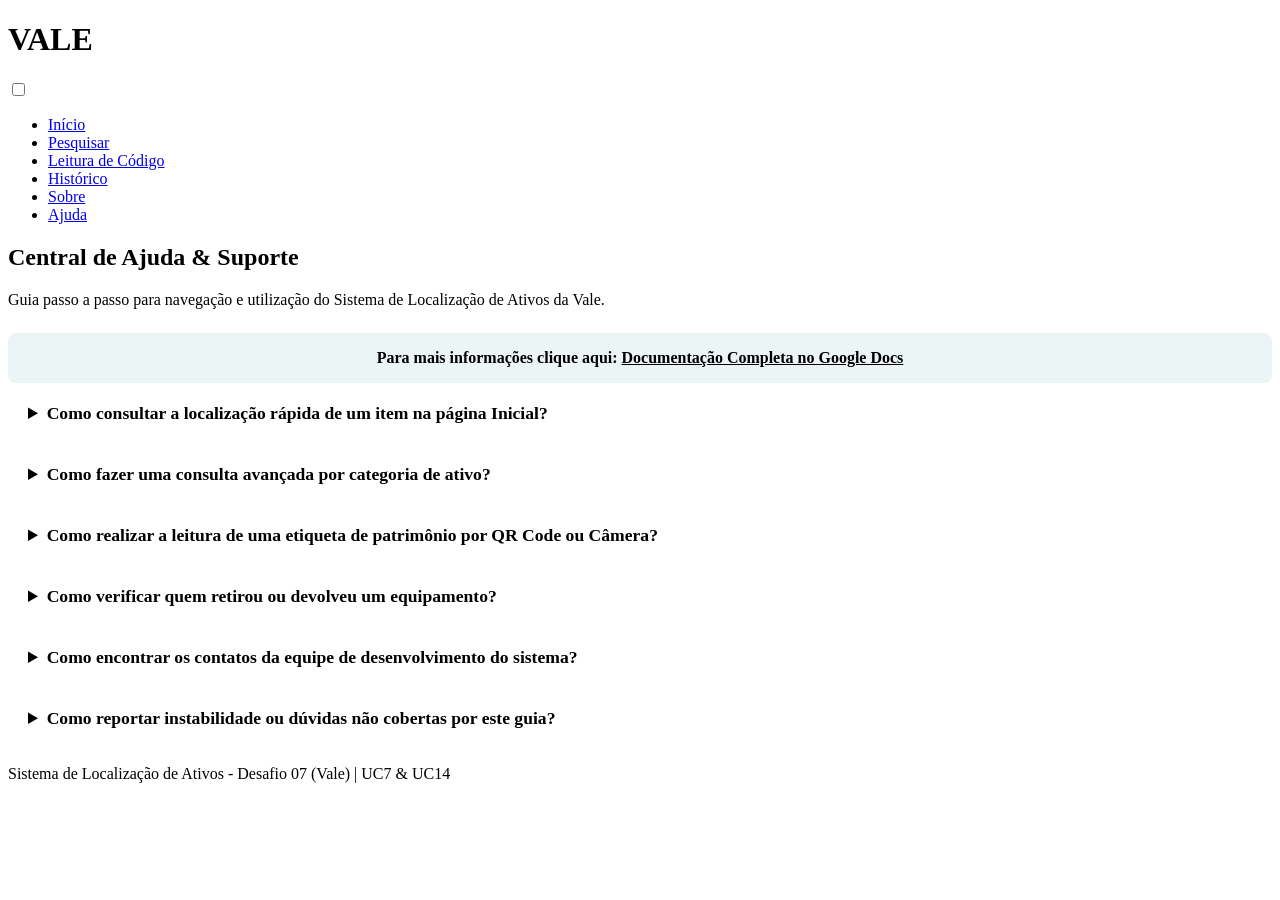
==== ajuda.html @ e58a8c4b "Add files via upload" ====
<!DOCTYPE html>
<html lang="pt-BR">

<head>
    <meta charset="UTF-8">
    <meta name="viewport" content="width=device-width, initial-scale=1.0">
    <title>Ajuda e Suporte - Vale</title>
    <link href="https://fonts.googleapis.com/css2?family=Inter:wght@400;500;600&family=Roboto:wght@500;700&display=swap"
        rel="stylesheet">
    <link rel="stylesheet" href="style.css">
</head>

<body>
    <header>
        <div class="header-container">
            <div class="logo-area">
                <h1>VALE</h1>
            </div>

            <!-- Botão Hambúrguer (Apenas HTML + CSS) -->
            <input type="checkbox" id="menu-toggle" aria-label="Abrir menu de navegação">
            <label for="menu-toggle" class="menu-icon">
                <span></span>
                <span></span>
                <span></span>
            </label>

            <nav aria-label="Navegação Principal">
                <ul>
                    <li><a href="home.html">Início</a></li>
                    <li><a href="pesquisar.html">Pesquisar</a></li>
                    <li><a href="leitura.html">Leitura de Código</a></li>
                    <li><a href="historico.html">Histórico</a></li>
                    <li><a href="sobre.html">Sobre</a></li>
                    <li><a href="ajuda.html" class="active" aria-current="page">Ajuda</a></li>
                </ul>
            </nav>
        </div>
    </header>

    <main>
        <section class="about-header">
            <h2>Central de Ajuda & Suporte</h2>
            <p>Guia passo a passo para navegação e utilização do Sistema de Localização de Ativos da Vale.</p>
            
            <!-- Caixa de Link de Documentação Extensa -->
            <div style="margin-top: 1.5rem; padding: 1rem; background-color: rgba(0, 126, 122, 0.08); border-left: 4px solid var(--color-primary); border-radius: 8px; text-align: center;">
                <p style="font-weight: 600; color: var(--color-primary); margin: 0;">
                    Para mais informações clique aqui: <a href="https://docs.google.com/document/d/1EgimmjoR_t6kgV2uXdYvvJAtBf52M0DjRnztHCuvjzs/edit?usp=sharing" target="_blank" rel="noopener noreferrer" style="color: var(--color-primary); text-decoration: underline;">Documentação Completa no Google Docs</a>
                </p>
            </div>
        </section>

        <div class="content-flex-container" style="flex-direction: column; gap: 1.25rem;">

            <!-- Tarefa 1: Tela Início (home.html) -->
            <details class="table-container" style="padding: 1.25rem; cursor: pointer;">
                <summary style="font-weight: 600; font-size: 1.1rem; color: var(--color-primary);">
                    Como consultar a localização rápida de um item na página Inicial?
                </summary>
                <div style="margin-top: 1rem; color: #495057; line-height: 1.6;">
                    <ol style="margin-left: 1.5rem;">
                        <li>Clique no botão <strong>Início</strong> no menu de navegação superior.</li>
                        <li>Localize o campo com o texto <strong>"Digite o nome ou código do item (ex: PAT-2201)..."</strong> na seção central.</li>
                        <li>Digite o código do patrimônio ou nome da ferramenta desejada.</li>
                        <li>Verifique o resultado na tabela <strong>Resultados da Pesquisa</strong> informando a coluna <strong>Localização</strong> e o estado na coluna <strong>Estado</strong>.</li>
                    </ol>
                </div>
            </details>

            <!-- Tarefa 2: Tela Pesquisar (pesquisar.html) -->
            <details class="table-container" style="padding: 1.25rem; cursor: pointer;">
                <summary style="font-weight: 600; font-size: 1.1rem; color: var(--color-primary);">
                    Como fazer uma consulta avançada por categoria de ativo?
                </summary>
                <div style="margin-top: 1rem; color: #495057; line-height: 1.6;">
                    <ol style="margin-left: 1.5rem;">
                        <li>Clique no botão <strong>Pesquisar</strong> no menu superior de navegação.</li>
                        <li>Clique na caixa de busca <strong>"Digite o nome, setor ou código (ex: PAT-0300)..."</strong>.</li>
                        <li>Digite a categoria procurada (ex: <em>Hidráulica</em>, <em>Filtros</em>, <em>Conexões</em> ou <em>Ferramentas</em>).</li>
                        <li>Confira a listagem exibida na tabela <strong>Todos os Itens Encontrados</strong> com as colunas <strong>Código PAT</strong>, <strong>Nome do Item</strong>, <strong>Categoria</strong>, <strong>Localização</strong> e <strong>Estado</strong>.</li>
                    </ol>
                </div>
            </details>

            <!-- Tarefa 3: Tela Leitura de Código (leitura.html) -->
            <details class="table-container" style="padding: 1.25rem; cursor: pointer;">
                <summary style="font-weight: 600; font-size: 1.1rem; color: var(--color-primary);">
                    Como realizar a leitura de uma etiqueta de patrimônio por QR Code ou Câmera?
                </summary>
                <div style="margin-top: 1rem; color: #495057; line-height: 1.6;">
                    <ol style="margin-left: 1.5rem;">
                        <li>No menu principal, clique na opção <strong>Leitura de Código</strong>.</li>
                        <li>Aponte a câmera do seu dispositivo móvel ou coletor de dados para a etiqueta física colada na ferramenta.</li>
                        <li>Aguarde a confirmação na caixa indicadora <strong>"[ Câmera / Leitor Óptico Ativo ]"</strong>.</li>
                        <li>O sistema identificará a etiqueta e exibirá os dados do ativo automaticamente na tela.</li>
                    </ol>
                </div>
            </details>

            <!-- Tarefa 4: Tela Histórico (historico.html) -->
            <details class="table-container" style="padding: 1.25rem; cursor: pointer;">
                <summary style="font-weight: 600; font-size: 1.1rem; color: var(--color-primary);">
                    Como verificar quem retirou ou devolveu um equipamento?
                </summary>
                <div style="margin-top: 1rem; color: #495057; line-height: 1.6;">
                    <ol style="margin-left: 1.5rem;">
                        <li>Acesse o menu superior e clique em <strong>Histórico</strong>.</li>
                        <li>Consulte a tabela <strong>Últimas Transações</strong>.</li>
                        <li>Confira o registro observando as colunas <strong>Data / Hora</strong>, <strong>Código PAT</strong>, <strong>Item</strong>, <strong>Colaborador</strong> e o tipo de <strong>Ação</strong> (ex: <em>Retirada</em>, <em>Devolução</em> ou <em>Enviado p/ Manutenção</em>).</li>
                    </ol>
                </div>
            </details>

            <!-- Tarefa 5: Tela Sobre (sobre.html) -->
            <details class="table-container" style="padding: 1.25rem; cursor: pointer;">
                <summary style="font-weight: 600; font-size: 1.1rem; color: var(--color-primary);">
                    Como encontrar os contatos da equipe de desenvolvimento do sistema?
                </summary>
                <div style="margin-top: 1rem; color: #495057; line-height: 1.6;">
                    <ol style="margin-left: 1.5rem;">
                        <li>Clique na opção <strong>Sobre</strong> no menu de navegação.</li>
                        <li>Navegue até os cartões dos integrantes da equipe (<em>Yuri Honorato</em> ou <em>Filipe</em>).</li>
                        <li>Clique no botão <strong>Perfil no Instagram</strong> abaixo do integrante com quem deseja entrar em contato.</li>
                    </ol>
                </div>
            </details>

            <!-- Tarefa 6: Tela Ajuda (ajuda.html) -->
            <details class="table-container" style="padding: 1.25rem; cursor: pointer;">
                <summary style="font-weight: 600; font-size: 1.1rem; color: var(--color-primary);">
                    Como reportar instabilidade ou dúvidas não cobertas por este guia?
                </summary>
                <div style="margin-top: 1rem; color: #495057; line-height: 1.6;">
                    <ol style="margin-left: 1.5rem;">
                        <li>Acesse o destaque superior com a mensagem <strong>"Para mais informações clique aqui"</strong>.</li>
                        <li>Abra o documento oficial no Google Docs para ler as diretrizes operacionais de TI.</li>
                        <li>Se o problema persistir, entre em contato via ramal interno ou acione a equipe na página <strong>Sobre</strong>.</li>
                    </ol>
                </div>
            </details>

        </div>
    </main>

    <footer>
        <p>Sistema de Localização de Ativos - Desafio 07 (Vale) | UC7 & UC14</p>
    </footer>
</body>
</html>
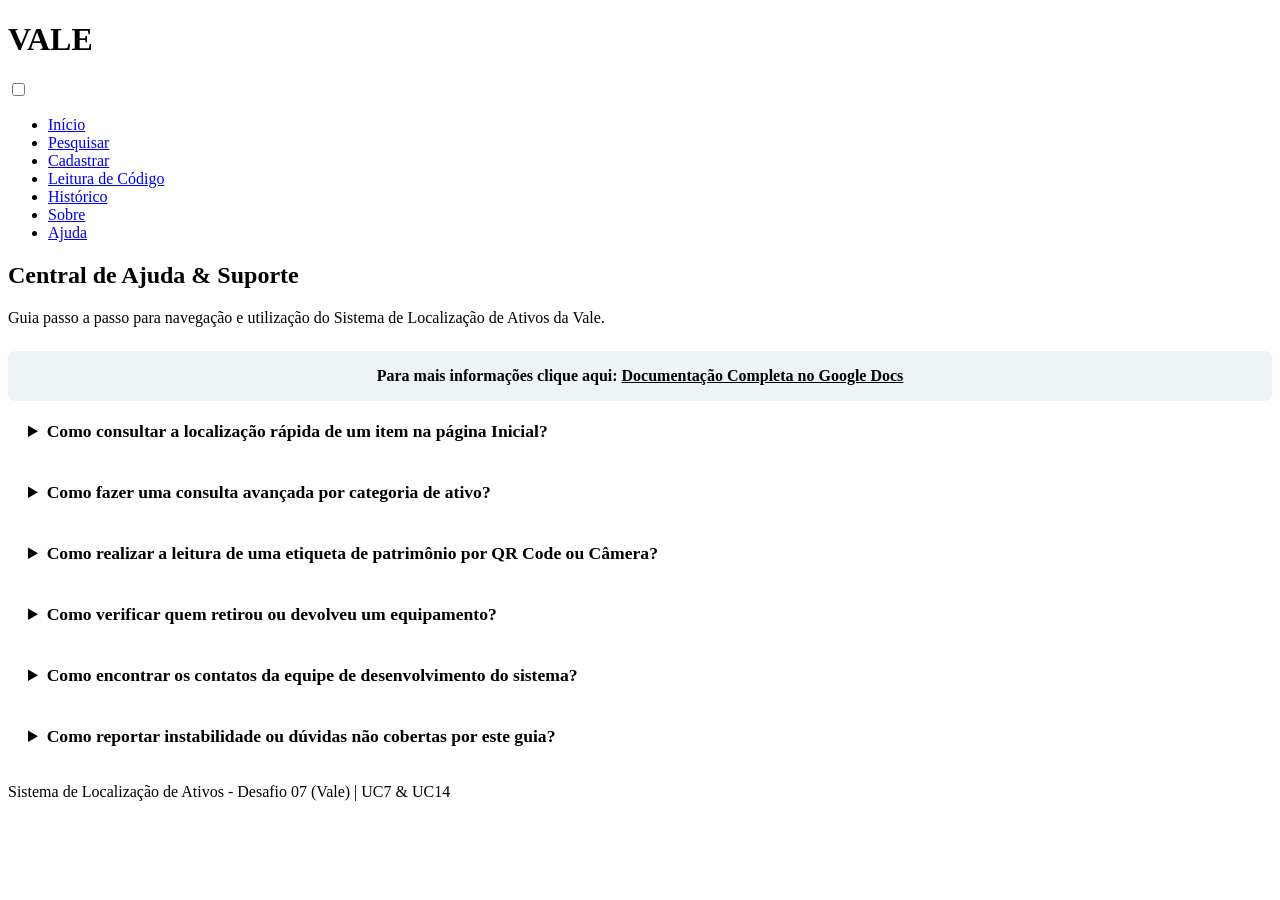
==== commit e195dbe1: "Add files via upload" ====
--- a/ajuda.html
+++ b/ajuda.html
@@ -1,150 +1,152 @@
-<!DOCTYPE html>
-<html lang="pt-BR">
-
-<head>
-    <meta charset="UTF-8">
-    <meta name="viewport" content="width=device-width, initial-scale=1.0">
-    <title>Ajuda e Suporte - Vale</title>
-    <link href="https://fonts.googleapis.com/css2?family=Inter:wght@400;500;600&family=Roboto:wght@500;700&display=swap"
-        rel="stylesheet">
-    <link rel="stylesheet" href="style.css">
-</head>
-
-<body>
-    <header>
-        <div class="header-container">
-            <div class="logo-area">
-                <h1>VALE</h1>
-            </div>
-
-            <!-- Botão Hambúrguer (Apenas HTML + CSS) -->
-            <input type="checkbox" id="menu-toggle" aria-label="Abrir menu de navegação">
-            <label for="menu-toggle" class="menu-icon">
-                <span></span>
-                <span></span>
-                <span></span>
-            </label>
-
-            <nav aria-label="Navegação Principal">
-                <ul>
-                    <li><a href="home.html">Início</a></li>
-                    <li><a href="pesquisar.html">Pesquisar</a></li>
-                    <li><a href="leitura.html">Leitura de Código</a></li>
-                    <li><a href="historico.html">Histórico</a></li>
-                    <li><a href="sobre.html">Sobre</a></li>
-                    <li><a href="ajuda.html" class="active" aria-current="page">Ajuda</a></li>
-                </ul>
-            </nav>
-        </div>
-    </header>
-
-    <main>
-        <section class="about-header">
-            <h2>Central de Ajuda & Suporte</h2>
-            <p>Guia passo a passo para navegação e utilização do Sistema de Localização de Ativos da Vale.</p>
-            
-            <!-- Caixa de Link de Documentação Extensa -->
-            <div style="margin-top: 1.5rem; padding: 1rem; background-color: rgba(0, 126, 122, 0.08); border-left: 4px solid var(--color-primary); border-radius: 8px; text-align: center;">
-                <p style="font-weight: 600; color: var(--color-primary); margin: 0;">
-                    Para mais informações clique aqui: <a href="https://docs.google.com/document/d/1EgimmjoR_t6kgV2uXdYvvJAtBf52M0DjRnztHCuvjzs/edit?usp=sharing" target="_blank" rel="noopener noreferrer" style="color: var(--color-primary); text-decoration: underline;">Documentação Completa no Google Docs</a>
-                </p>
-            </div>
-        </section>
-
-        <div class="content-flex-container" style="flex-direction: column; gap: 1.25rem;">
-
-            <!-- Tarefa 1: Tela Início (home.html) -->
-            <details class="table-container" style="padding: 1.25rem; cursor: pointer;">
-                <summary style="font-weight: 600; font-size: 1.1rem; color: var(--color-primary);">
-                    Como consultar a localização rápida de um item na página Inicial?
-                </summary>
-                <div style="margin-top: 1rem; color: #495057; line-height: 1.6;">
-                    <ol style="margin-left: 1.5rem;">
-                        <li>Clique no botão <strong>Início</strong> no menu de navegação superior.</li>
-                        <li>Localize o campo com o texto <strong>"Digite o nome ou código do item (ex: PAT-2201)..."</strong> na seção central.</li>
-                        <li>Digite o código do patrimônio ou nome da ferramenta desejada.</li>
-                        <li>Verifique o resultado na tabela <strong>Resultados da Pesquisa</strong> informando a coluna <strong>Localização</strong> e o estado na coluna <strong>Estado</strong>.</li>
-                    </ol>
-                </div>
-            </details>
-
-            <!-- Tarefa 2: Tela Pesquisar (pesquisar.html) -->
-            <details class="table-container" style="padding: 1.25rem; cursor: pointer;">
-                <summary style="font-weight: 600; font-size: 1.1rem; color: var(--color-primary);">
-                    Como fazer uma consulta avançada por categoria de ativo?
-                </summary>
-                <div style="margin-top: 1rem; color: #495057; line-height: 1.6;">
-                    <ol style="margin-left: 1.5rem;">
-                        <li>Clique no botão <strong>Pesquisar</strong> no menu superior de navegação.</li>
-                        <li>Clique na caixa de busca <strong>"Digite o nome, setor ou código (ex: PAT-0300)..."</strong>.</li>
-                        <li>Digite a categoria procurada (ex: <em>Hidráulica</em>, <em>Filtros</em>, <em>Conexões</em> ou <em>Ferramentas</em>).</li>
-                        <li>Confira a listagem exibida na tabela <strong>Todos os Itens Encontrados</strong> com as colunas <strong>Código PAT</strong>, <strong>Nome do Item</strong>, <strong>Categoria</strong>, <strong>Localização</strong> e <strong>Estado</strong>.</li>
-                    </ol>
-                </div>
-            </details>
-
-            <!-- Tarefa 3: Tela Leitura de Código (leitura.html) -->
-            <details class="table-container" style="padding: 1.25rem; cursor: pointer;">
-                <summary style="font-weight: 600; font-size: 1.1rem; color: var(--color-primary);">
-                    Como realizar a leitura de uma etiqueta de patrimônio por QR Code ou Câmera?
-                </summary>
-                <div style="margin-top: 1rem; color: #495057; line-height: 1.6;">
-                    <ol style="margin-left: 1.5rem;">
-                        <li>No menu principal, clique na opção <strong>Leitura de Código</strong>.</li>
-                        <li>Aponte a câmera do seu dispositivo móvel ou coletor de dados para a etiqueta física colada na ferramenta.</li>
-                        <li>Aguarde a confirmação na caixa indicadora <strong>"[ Câmera / Leitor Óptico Ativo ]"</strong>.</li>
-                        <li>O sistema identificará a etiqueta e exibirá os dados do ativo automaticamente na tela.</li>
-                    </ol>
-                </div>
-            </details>
-
-            <!-- Tarefa 4: Tela Histórico (historico.html) -->
-            <details class="table-container" style="padding: 1.25rem; cursor: pointer;">
-                <summary style="font-weight: 600; font-size: 1.1rem; color: var(--color-primary);">
-                    Como verificar quem retirou ou devolveu um equipamento?
-                </summary>
-                <div style="margin-top: 1rem; color: #495057; line-height: 1.6;">
-                    <ol style="margin-left: 1.5rem;">
-                        <li>Acesse o menu superior e clique em <strong>Histórico</strong>.</li>
-                        <li>Consulte a tabela <strong>Últimas Transações</strong>.</li>
-                        <li>Confira o registro observando as colunas <strong>Data / Hora</strong>, <strong>Código PAT</strong>, <strong>Item</strong>, <strong>Colaborador</strong> e o tipo de <strong>Ação</strong> (ex: <em>Retirada</em>, <em>Devolução</em> ou <em>Enviado p/ Manutenção</em>).</li>
-                    </ol>
-                </div>
-            </details>
-
-            <!-- Tarefa 5: Tela Sobre (sobre.html) -->
-            <details class="table-container" style="padding: 1.25rem; cursor: pointer;">
-                <summary style="font-weight: 600; font-size: 1.1rem; color: var(--color-primary);">
-                    Como encontrar os contatos da equipe de desenvolvimento do sistema?
-                </summary>
-                <div style="margin-top: 1rem; color: #495057; line-height: 1.6;">
-                    <ol style="margin-left: 1.5rem;">
-                        <li>Clique na opção <strong>Sobre</strong> no menu de navegação.</li>
-                        <li>Navegue até os cartões dos integrantes da equipe (<em>Yuri Honorato</em> ou <em>Filipe</em>).</li>
-                        <li>Clique no botão <strong>Perfil no Instagram</strong> abaixo do integrante com quem deseja entrar em contato.</li>
-                    </ol>
-                </div>
-            </details>
-
-            <!-- Tarefa 6: Tela Ajuda (ajuda.html) -->
-            <details class="table-container" style="padding: 1.25rem; cursor: pointer;">
-                <summary style="font-weight: 600; font-size: 1.1rem; color: var(--color-primary);">
-                    Como reportar instabilidade ou dúvidas não cobertas por este guia?
-                </summary>
-                <div style="margin-top: 1rem; color: #495057; line-height: 1.6;">
-                    <ol style="margin-left: 1.5rem;">
-                        <li>Acesse o destaque superior com a mensagem <strong>"Para mais informações clique aqui"</strong>.</li>
-                        <li>Abra o documento oficial no Google Docs para ler as diretrizes operacionais de TI.</li>
-                        <li>Se o problema persistir, entre em contato via ramal interno ou acione a equipe na página <strong>Sobre</strong>.</li>
-                    </ol>
-                </div>
-            </details>
-
-        </div>
-    </main>
-
-    <footer>
-        <p>Sistema de Localização de Ativos - Desafio 07 (Vale) | UC7 & UC14</p>
-    </footer>
-</body>
+<!DOCTYPE html>
+<html lang="pt-BR">
+
+<head>
+    <meta charset="UTF-8">
+    <meta name="viewport" content="width=device-width, initial-scale=1.0">
+    <title>Ajuda e Suporte - Vale</title>
+    <link href="https://fonts.googleapis.com/css2?family=Inter:wght@400;500;600&family=Roboto:wght@500;700&display=swap"
+        rel="stylesheet">
+    <link rel="stylesheet" href="style.css">
+</head>
+
+<body>
+    <header>
+        <div class="header-container">
+            <div class="logo-area">
+                <h1>VALE</h1>
+            </div>
+
+            <!-- Botão Hambúrguer (Apenas HTML + CSS) -->
+            <input type="checkbox" id="menu-toggle" aria-label="Abrir menu de navegação">
+            <label for="menu-toggle" class="menu-icon">
+                <span></span>
+                <span></span>
+                <span></span>
+            </label>
+
+            <nav aria-label="Navegação Principal">
+                <ul>
+                    <li><a href="home.html">Início</a></li>
+                    <li><a href="pesquisar.html">Pesquisar</a></li>
+                    <li><a href="cadastrar.html">Cadastrar</a></li>
+                    <li><a href="leitura.html">Leitura de Código</a></li>
+                    <li><a href="historico.html">Histórico</a></li>
+                    <li><a href="sobre.html">Sobre</a></li>
+                    <li><a href="ajuda.html" class="active" aria-current="page">Ajuda</a></li>
+                </ul>
+            </nav>
+        </div>
+    </header>
+
+    <main>
+        <section class="about-header">
+            <h2>Central de Ajuda & Suporte</h2>
+            <p>Guia passo a passo para navegação e utilização do Sistema de Localização de Ativos da Vale.</p>
+            
+            <!-- Caixa de Link de Documentação Extensa -->
+            <div style="margin-top: 1.5rem; padding: 1rem; background-color: rgba(0, 126, 122, 0.08); border-left: 4px solid var(--color-primary); border-radius: 8px; text-align: center;">
+                <p style="font-weight: 600; color: var(--color-primary); margin: 0;">
+                    Para mais informações clique aqui: <a href="https://docs.google.com/document/d/1EgimmjoR_t6kgV2uXdYvvJAtBf52M0DjRnztHCuvjzs/edit?usp=sharing" target="_blank" rel="noopener noreferrer" style="color: var(--color-primary); text-decoration: underline;">Documentação Completa no Google Docs</a>
+                </p>
+            </div>
+        </section>
+
+        <div class="content-flex-container" style="flex-direction: column; gap: 1.25rem;">
+
+            <!-- Tarefa 1: Tela Início (home.html) -->
+            <details class="table-container" style="padding: 1.25rem; cursor: pointer;">
+                <summary style="font-weight: 600; font-size: 1.1rem; color: var(--color-primary);">
+                    Como consultar a localização rápida de um item na página Inicial?
+                </summary>
+                <div style="margin-top: 1rem; color: #495057; line-height: 1.6;">
+                    <ol style="margin-left: 1.5rem;">
+                        <li>Clique no botão <strong>Início</strong> no menu de navegação superior.</li>
+                        <li>Localize o campo com o texto <strong>"Digite o nome ou código do item (ex: PAT-2201)..."</strong> na seção central.</li>
+                        <li>Digite o código do patrimônio ou nome da ferramenta desejada.</li>
+                        <li>Verifique o resultado na tabela <strong>Resultados da Pesquisa</strong> informando a coluna <strong>Localização</strong> e o estado na coluna <strong>Estado</strong>.</li>
+                    </ol>
+                </div>
+            </details>
+
+            <!-- Tarefa 2: Tela Pesquisar (pesquisar.html) -->
+            <details class="table-container" style="padding: 1.25rem; cursor: pointer;">
+                <summary style="font-weight: 600; font-size: 1.1rem; color: var(--color-primary);">
+                    Como fazer uma consulta avançada por categoria de ativo?
+                </summary>
+                <div style="margin-top: 1rem; color: #495057; line-height: 1.6;">
+                    <ol style="margin-left: 1.5rem;">
+                        <li>Clique no botão <strong>Pesquisar</strong> no menu superior de navegação.</li>
+                        <li>Clique na caixa de busca <strong>"Digite o nome, setor ou código (ex: PAT-0300)..."</strong>.</li>
+                        <li>Digite a categoria procurada (ex: <em>Hidráulica</em>, <em>Filtros</em>, <em>Conexões</em> ou <em>Ferramentas</em>).</li>
+                        <li>Confira a listagem exibida na tabela <strong>Todos os Itens Encontrados</strong> com as colunas <strong>Código PAT</strong>, <strong>Nome do Item</strong>, <strong>Categoria</strong>, <strong>Localização</strong> e <strong>Estado</strong>.</li>
+                    </ol>
+                </div>
+            </details>
+
+            <!-- Tarefa 3: Tela Leitura de Código (leitura.html) -->
+            <details class="table-container" style="padding: 1.25rem; cursor: pointer;">
+                <summary style="font-weight: 600; font-size: 1.1rem; color: var(--color-primary);">
+                    Como realizar a leitura de uma etiqueta de patrimônio por QR Code ou Câmera?
+                </summary>
+                <div style="margin-top: 1rem; color: #495057; line-height: 1.6;">
+                    <ol style="margin-left: 1.5rem;">
+                        <li>No menu principal, clique na opção <strong>Leitura de Código</strong>.</li>
+                        <li>Aponte a câmera do seu dispositivo móvel ou coletor de dados para a etiqueta física colada na ferramenta.</li>
+                        <li>Aguarde a confirmação na caixa indicadora <strong>"[ Câmera / Leitor Óptico Ativo ]"</strong>.</li>
+                        <li>O sistema identificará a etiqueta e exibirá os dados do ativo automaticamente na tela.</li>
+                    </ol>
+                </div>
+            </details>
+
+            <!-- Tarefa 4: Tela Histórico (historico.html) -->
+            <details class="table-container" style="padding: 1.25rem; cursor: pointer;">
+                <summary style="font-weight: 600; font-size: 1.1rem; color: var(--color-primary);">
+                    Como verificar quem retirou ou devolveu um equipamento?
+                </summary>
+                <div style="margin-top: 1rem; color: #495057; line-height: 1.6;">
+                    <ol style="margin-left: 1.5rem;">
+                        <li>Acesse o menu superior e clique em <strong>Histórico</strong>.</li>
+                        <li>Consulte a tabela <strong>Últimas Transações</strong>.</li>
+                        <li>Confira o registro observando as colunas <strong>Data / Hora</strong>, <strong>Código PAT</strong>, <strong>Item</strong>, <strong>Colaborador</strong> e o tipo de <strong>Ação</strong> (ex: <em>Retirada</em>, <em>Devolução</em> ou <em>Enviado p/ Manutenção</em>).</li>
+                    </ol>
+                </div>
+            </details>
+
+            <!-- Tarefa 5: Tela Sobre (sobre.html) -->
+            <details class="table-container" style="padding: 1.25rem; cursor: pointer;">
+                <summary style="font-weight: 600; font-size: 1.1rem; color: var(--color-primary);">
+                    Como encontrar os contatos da equipe de desenvolvimento do sistema?
+                </summary>
+                <div style="margin-top: 1rem; color: #495057; line-height: 1.6;">
+                    <ol style="margin-left: 1.5rem;">
+                        <li>Clique na opção <strong>Sobre</strong> no menu de navegação.</li>
+                        <li>Navegue até os cartões dos integrantes da equipe (<em>Yuri Honorato</em> ou <em>Filipe</em>).</li>
+                        <li>Clique no botão <strong>Perfil no Instagram</strong> abaixo do integrante com quem deseja entrar em contato.</li>
+                    </ol>
+                </div>
+            </details>
+
+            <!-- Tarefa 6: Tela Ajuda (ajuda.html) -->
+            <details class="table-container" style="padding: 1.25rem; cursor: pointer;">
+                <summary style="font-weight: 600; font-size: 1.1rem; color: var(--color-primary);">
+                    Como reportar instabilidade ou dúvidas não cobertas por este guia?
+                </summary>
+                <div style="margin-top: 1rem; color: #495057; line-height: 1.6;">
+                    <ol style="margin-left: 1.5rem;">
+                        <li>Acesse o destaque superior com a mensagem <strong>"Para mais informações clique aqui"</strong>.</li>
+                        <li>Abra o documento oficial no Google Docs para ler as diretrizes operacionais de TI.</li>
+                        <li>Se o problema persistir, entre em contato via ramal interno ou acione a equipe na página <strong>Sobre</strong>.</li>
+                    </ol>
+                </div>
+            </details>
+
+        </div>
+    </main>
+
+    <footer>
+        <p>Sistema de Localização de Ativos - Desafio 07 (Vale) | UC7 & UC14</p>
+    </footer>
+    <script src="script.js"></script>
+</body>
 </html>
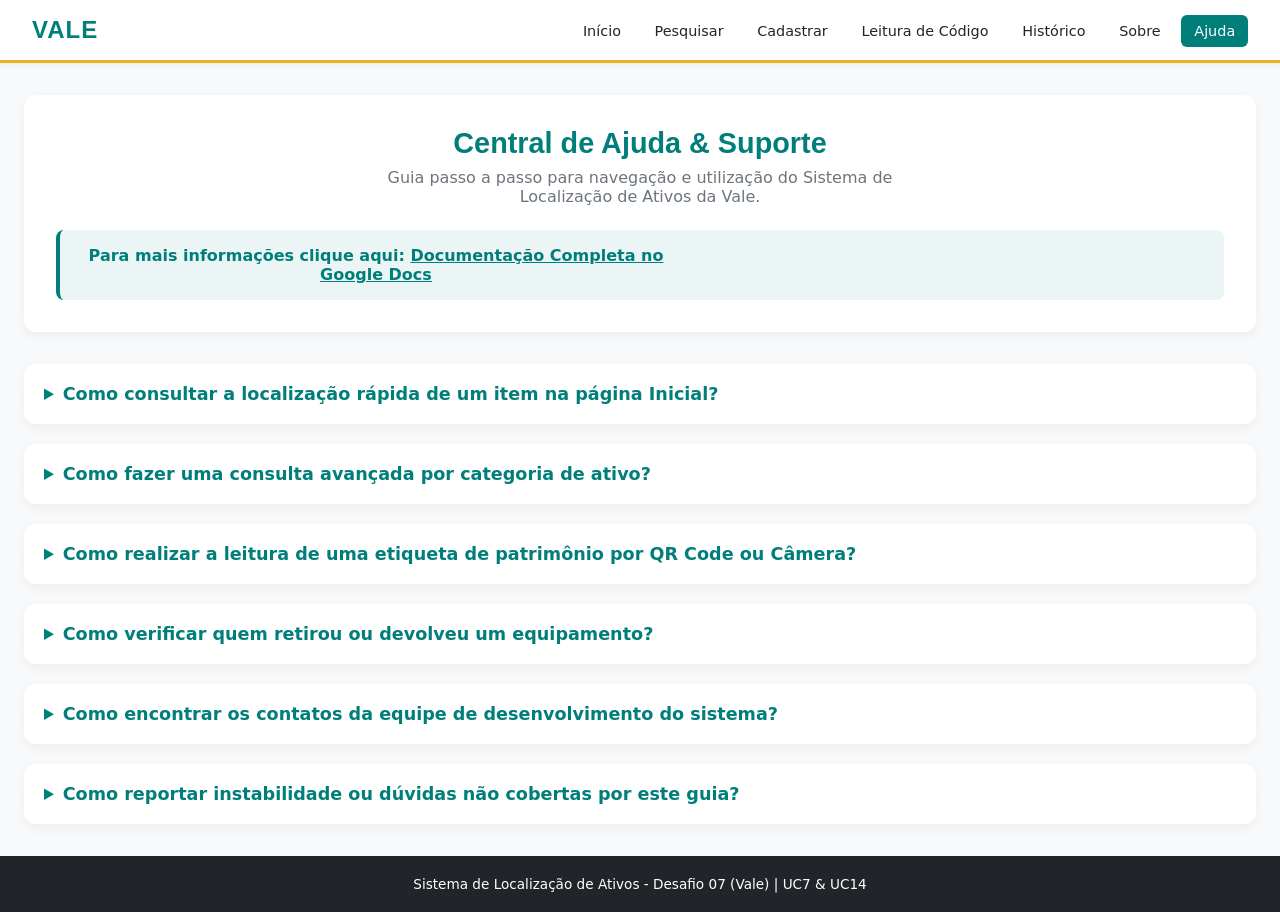
==== commit 56ea80cb: "Add files via upload" ====
--- a/ajuda.html
+++ b/ajuda.html
@@ -8,6 +8,7 @@
     <link href="https://fonts.googleapis.com/css2?family=Inter:wght@400;500;600&family=Roboto:wght@500;700&display=swap"
         rel="stylesheet">
     <link rel="stylesheet" href="style.css">
+    <link rel="icon" type="image/jpeg" href="logo-title.png">
 </head>
 
 <body>
@@ -41,7 +42,9 @@
 
     <main>
         <section class="about-header">
-            <h2>Central de Ajuda & Suporte</h2>
+            <div class="page-title">
+                <h2>Central de Ajuda & Suporte</h2>
+            </div>
             <p>Guia passo a passo para navegação e utilização do Sistema de Localização de Ativos da Vale.</p>
             
             <!-- Caixa de Link de Documentação Extensa -->
--- a/style.css
+++ b/style.css
@@ -0,0 +1,588 @@
+/* ==========================================================================
+   Design System & Layout Flexbox Responsivo - Vale / UC7 & UC14
+   Arquivo: style.css
+   ========================================================================== */
+
+:root {
+  --color-primary: #007E7A;
+  /* Verde Institucional Vale */
+  --color-primary-hover: #006663;
+  --color-secondary: #ECB11F;
+  /* Amarelo Ouro Vale */
+  --color-text: #212529;
+  /* Grafite para texto */
+
+  --bg-light: #F8F9FA;
+  --border-color: #DEE2E6;
+  --white: #FFFFFF;
+
+  --status-available: #2B8A3E;
+  --status-in-use: #E67700;
+
+  --font-primary: 'Inter', system-ui, -apple-system, sans-serif;
+  --font-heading: 'Roboto', Arial, sans-serif;
+  --font-size-base: 1rem;
+}
+
+* {
+  box-sizing: border-box;
+  margin: 0;
+  padding: 0;
+}
+
+body {
+  font-family: var(--font-primary);
+  font-size: var(--font-size-base);
+  color: var(--color-text);
+  background-color: var(--bg-light);
+  display: flex;
+  flex-direction: column;
+  min-height: 100vh;
+  overflow-x: hidden;
+}
+
+/* ==========================================================================
+   1. Micro-interações Globais & Transições (Máx. 350ms)
+   ========================================================================== */
+a,
+button,
+input,
+.sidebar-card,
+.table-container,
+.hero-section,
+.team-card {
+  transition: all 0.3s cubic-bezier(0.4, 0, 0.2, 1);
+}
+
+a:hover {
+  opacity: 0.9;
+}
+
+tbody tr:hover {
+  background-color: rgba(0, 126, 122, 0.05);
+}
+
+/* Estado de Foco Visível para Acessibilidade (Tecla Tab) */
+a:focus-visible,
+button:focus-visible,
+input:focus-visible,
+#menu-toggle:focus-visible+.menu-icon {
+  outline: 3px solid var(--color-secondary);
+  outline-offset: 3px;
+  border-radius: 4px;
+}
+
+/* Animação de Entrada nas Seções (Fade In / Slide Up) */
+@keyframes fadeInUp {
+  from {
+    opacity: 0;
+    transform: translateY(12px);
+  }
+
+  to {
+    opacity: 1;
+    transform: translateY(0);
+  }
+}
+
+.hero-section,
+.table-container,
+.sidebar-card,
+.about-header,
+.team-card {
+  animation: fadeInUp 0.35s ease-out forwards;
+}
+
+
+
+/* ==========================================================================
+   2. Cabeçalho e Navegação (Desktop & Hambúrguer Mobile)
+   ========================================================================== */
+header {
+  background-color: var(--white);
+  border-bottom: 3px solid var(--color-secondary);
+  box-shadow: 0 2px 6px rgba(0, 0, 0, 0.06);
+  position: sticky;
+  top: 0;
+  z-index: 100;
+}
+
+.header-container {
+  display: flex;
+  align-items: center;
+  justify-content: space-between;
+  padding: 1rem 2rem;
+  max-width: 1400px;
+  margin: 0 auto;
+  position: relative;
+}
+
+.logo-area h1 {
+  font-family: var(--font-heading);
+  font-size: 1.5rem;
+  color: var(--color-primary);
+  letter-spacing: 1px;
+  font-weight: 700;
+  margin: 0;
+}
+
+.page-title {
+  display: flex;
+  align-items: center;
+  justify-content: center;
+  gap: 0.75rem;
+  flex-wrap: wrap;
+}
+
+.page-title-logo {
+  width: 52px;
+  height: 52px;
+  object-fit: contain;
+  border-radius: 6px;
+  border: 1px solid var(--border-color);
+  box-shadow: 0 2px 5px rgba(33, 37, 41, 0.1);
+  flex-shrink: 0;
+}
+
+.page-title h1,
+.page-title h2 {
+  margin: 0;
+}
+
+/* Esconde o checkbox e botão hambúrguer no Desktop */
+#menu-toggle,
+.menu-icon {
+  display: none;
+}
+
+nav ul {
+  display: flex;
+  list-style: none;
+  gap: 0.5rem;
+  align-items: center;
+  margin: 0;
+  padding: 0;
+}
+
+nav a {
+  text-decoration: none;
+  color: var(--color-text);
+  font-weight: 500;
+  padding: 0.5rem 0.8rem;
+  border-radius: 6px;
+  font-size: 0.9rem;
+  white-space: nowrap;
+}
+
+nav a.active,
+nav a:hover {
+  background-color: var(--color-primary);
+  color: var(--white);
+}
+
+/* ==========================================================================
+   3. Estrutura Principal
+   ========================================================================== */
+main {
+  flex: 1;
+  max-width: 1400px;
+  width: 100%;
+  margin: 2rem auto;
+  padding: 0 1.5rem;
+  display: flex;
+  flex-direction: column;
+  gap: 2rem;
+}
+
+/* Seção Hero */
+.hero-section {
+  background: var(--white);
+  padding: 2.5rem;
+  border-radius: 12px;
+  box-shadow: 0 4px 12px rgba(0, 0, 0, 0.05);
+  display: flex;
+  align-items: center;
+  justify-content: space-between;
+  gap: 2rem;
+  flex-wrap: wrap;
+}
+
+.hero-text {
+  flex: 1;
+  min-width: 280px;
+  display: flex;
+  flex-direction: column;
+  gap: 1rem;
+}
+
+.hero-text h2 {
+  font-family: var(--font-heading);
+  color: var(--color-primary);
+  font-size: clamp(1.4rem, 2.5vw, 2rem);
+}
+
+.hero-text p {
+  color: #495057;
+  line-height: 1.6;
+}
+
+.hero-image {
+  flex: 1;
+  min-width: 280px;
+  display: flex;
+  justify-content: center;
+}
+
+.hero-image img {
+  max-width: 100%;
+  height: auto;
+  border-radius: 8px;
+  border: 2px solid var(--border-color);
+  box-shadow: 0 4px 8px rgba(0, 0, 0, 0.05);
+}
+
+.search-bar-container {
+  display: flex;
+  gap: 1rem;
+  margin-top: 0.5rem;
+  flex-wrap: wrap;
+}
+
+.search-bar-container input {
+  flex: 1;
+  min-width: 240px;
+  padding: 0.9rem 1.2rem;
+  font-size: 1rem;
+  border: 2px solid var(--border-color);
+  border-radius: 8px;
+  outline: none;
+  font-family: var(--font-primary);
+}
+
+.search-bar-container input:focus {
+  border-color: var(--color-primary);
+}
+
+/* ==========================================================================
+   4. Grade de Conteúdo & Tabelas
+   ========================================================================== */
+.content-flex-container {
+  display: flex;
+  gap: 2rem;
+  flex-wrap: wrap;
+}
+
+.table-container {
+  flex: 3;
+  min-width: 280px;
+  background: var(--white);
+  border-radius: 12px;
+  padding: 1.5rem;
+  box-shadow: 0 4px 12px rgba(0, 0, 0, 0.05);
+  overflow-x: auto;
+}
+
+.table-container h3 {
+  font-family: var(--font-heading);
+  margin-bottom: 1rem;
+  color: var(--color-text);
+}
+
+table {
+  width: 100%;
+  border-collapse: collapse;
+  text-align: left;
+  min-width: 500px;
+}
+
+th,
+td {
+  padding: 0.9rem 1rem;
+  border-bottom: 1px solid var(--border-color);
+}
+
+th {
+  font-family: var(--font-heading);
+  background-color: var(--bg-light);
+  color: var(--color-text);
+  font-weight: 600;
+}
+
+/* Badges de Status */
+.status-badge {
+  display: inline-flex;
+  align-items: center;
+  gap: 0.5rem;
+  font-weight: 500;
+  font-size: 0.9rem;
+}
+
+.status-dot {
+  width: 10px;
+  height: 10px;
+  border-radius: 50%;
+}
+
+.status-dot.available {
+  background-color: var(--status-available);
+}
+
+.status-dot.in-use {
+  background-color: var(--status-in-use);
+}
+
+/* Painel Lateral (Sidebar Cards) */
+.sidebar-card {
+  flex: 1;
+  min-width: 260px;
+  background: var(--white);
+  border-radius: 12px;
+  padding: 1.5rem;
+  box-shadow: 0 4px 12px rgba(0, 0, 0, 0.05);
+  height: fit-content;
+}
+
+.sidebar-card h3 {
+  font-family: var(--font-heading);
+  margin-bottom: 1rem;
+  color: var(--color-primary);
+  border-bottom: 2px solid var(--color-secondary);
+  padding-bottom: 0.5rem;
+}
+
+.sidebar-card ul {
+  list-style: none;
+  display: flex;
+  flex-direction: column;
+  gap: 0.8rem;
+}
+
+.sidebar-card li {
+  display: flex;
+  justify-content: space-between;
+  padding-bottom: 0.5rem;
+  border-bottom: 1px dashed var(--border-color);
+  font-size: 0.95rem;
+}
+
+/* ==========================================================================
+   5. Estilos para a Página "Sobre a Equipe"
+   ========================================================================== */
+.about-header {
+  background: var(--white);
+  padding: 2rem;
+  border-radius: 12px;
+  box-shadow: 0 4px 12px rgba(0, 0, 0, 0.05);
+  text-align: center;
+}
+
+.about-header h2 {
+  font-family: var(--font-heading);
+  color: var(--color-primary);
+  font-size: 1.8rem;
+  margin-bottom: 0.5rem;
+}
+
+.about-header p {
+  color: #6C757D;
+  max-width: 600px;
+  margin: 0 auto;
+}
+
+.team-grid {
+  display: flex;
+  gap: 2rem;
+  flex-wrap: wrap;
+  justify-content: center;
+}
+
+.team-card {
+  background: var(--white);
+  padding: 2.5rem 2rem;
+  border-radius: 16px;
+  box-shadow: 0 6px 16px rgba(0, 0, 0, 0.06);
+  text-align: center;
+  flex: 1;
+  min-width: 260px;
+  max-width: 360px;
+  display: flex;
+  flex-direction: column;
+  align-items: center;
+  border-top: 4px solid var(--color-primary);
+}
+
+.team-card:hover {
+  transform: translateY(-5px);
+  box-shadow: 0 10px 24px rgba(0, 0, 0, 0.1);
+}
+
+.team-card h3 {
+  font-family: var(--font-heading);
+  color: var(--color-text);
+  font-size: 1.4rem;
+  margin-bottom: 0.5rem;
+}
+
+.team-figure {
+  margin-bottom: 1.2rem;
+}
+
+.team-img {
+  width: 130px;
+  height: 130px;
+  border-radius: 50%;
+  object-fit: cover;
+  border: 4px solid var(--color-primary);
+  box-shadow: 0 4px 10px rgba(0, 126, 122, 0.2);
+}
+
+.skill-badge {
+  display: inline-block;
+  background-color: rgba(0, 126, 122, 0.1);
+  color: var(--color-primary);
+  padding: 0.4rem 1rem;
+  border-radius: 20px;
+  font-weight: 600;
+  font-size: 0.9rem;
+  margin-bottom: 1.5rem;
+}
+
+.social-link {
+  display: inline-flex;
+  align-items: center;
+  justify-content: center;
+  background-color: var(--color-primary);
+  color: var(--white);
+  text-decoration: none;
+  padding: 0.7rem 1.5rem;
+  border-radius: 8px;
+  font-weight: 500;
+  font-size: 0.95rem;
+  width: 100%;
+}
+
+.social-link:hover {
+  background-color: var(--color-primary-hover);
+}
+
+/* ==========================================================================
+   6. Rodapé
+   ========================================================================== */
+footer {
+  background-color: var(--color-text);
+  color: var(--white);
+  text-align: center;
+  padding: 1.25rem;
+  font-size: 0.85rem;
+  margin-top: auto;
+}
+
+/* ==========================================================================
+   7. Responsividade Mobile & Menu Hambúrguer (Suporte 360px)
+   ========================================================================== */
+@media (max-width: 768px) {
+  .header-container {
+    padding: 1rem;
+    flex-wrap: wrap;
+  }
+
+  .menu-icon {
+    display: flex;
+    flex-direction: column;
+    justify-content: space-between;
+    width: 28px;
+    height: 20px;
+    cursor: pointer;
+  }
+
+  .menu-icon span {
+    display: block;
+    height: 3px;
+    width: 100%;
+    background-color: var(--color-primary);
+    border-radius: 3px;
+    transition: all 0.3s ease;
+  }
+
+  nav {
+    display: none;
+    width: 100%;
+    margin-top: 1rem;
+  }
+
+  nav ul {
+    flex-direction: column;
+    gap: 0.5rem;
+    width: 100%;
+  }
+
+  nav li {
+    width: 100%;
+  }
+
+  nav a {
+    display: block;
+    width: 100%;
+    text-align: left;
+    padding: 0.8rem 1rem;
+    font-size: 0.95rem;
+    background-color: #F8F9FA;
+    border: 1px solid var(--border-color);
+    border-radius: 8px;
+  }
+
+  #menu-toggle:checked~nav {
+    display: block;
+  }
+
+  #menu-toggle:checked~.menu-icon span:nth-child(1) {
+    transform: translateY(8.5px) rotate(45deg);
+  }
+
+  #menu-toggle:checked~.menu-icon span:nth-child(2) {
+    opacity: 0;
+  }
+
+  #menu-toggle:checked~.menu-icon span:nth-child(3) {
+    transform: translateY(-8.5px) rotate(-45deg);
+  }
+
+  main {
+    padding: 0 1rem;
+    margin: 1rem auto;
+    gap: 1.25rem;
+  }
+
+  .hero-section {
+    padding: 1.5rem 1rem;
+  }
+
+  ::placeholder {
+    font-size: 10px;
+  }
+}
+
+/* Ajustes finos para smartphones de 360px */
+@media (max-width: 480px) {
+  .header-container {
+    padding: 0.8rem 1rem;
+  }
+
+  main {
+    padding: 0 0.75rem;
+  }
+
+  .table-container {
+    padding: 1rem 0.75rem;
+  }
+
+  th,
+  td {
+    padding: 0.75rem 0.5rem;
+    font-size: 0.85rem;
+  }
+
+  .hero-text h2 {
+    font-size: 1.35rem;
+  }
+}
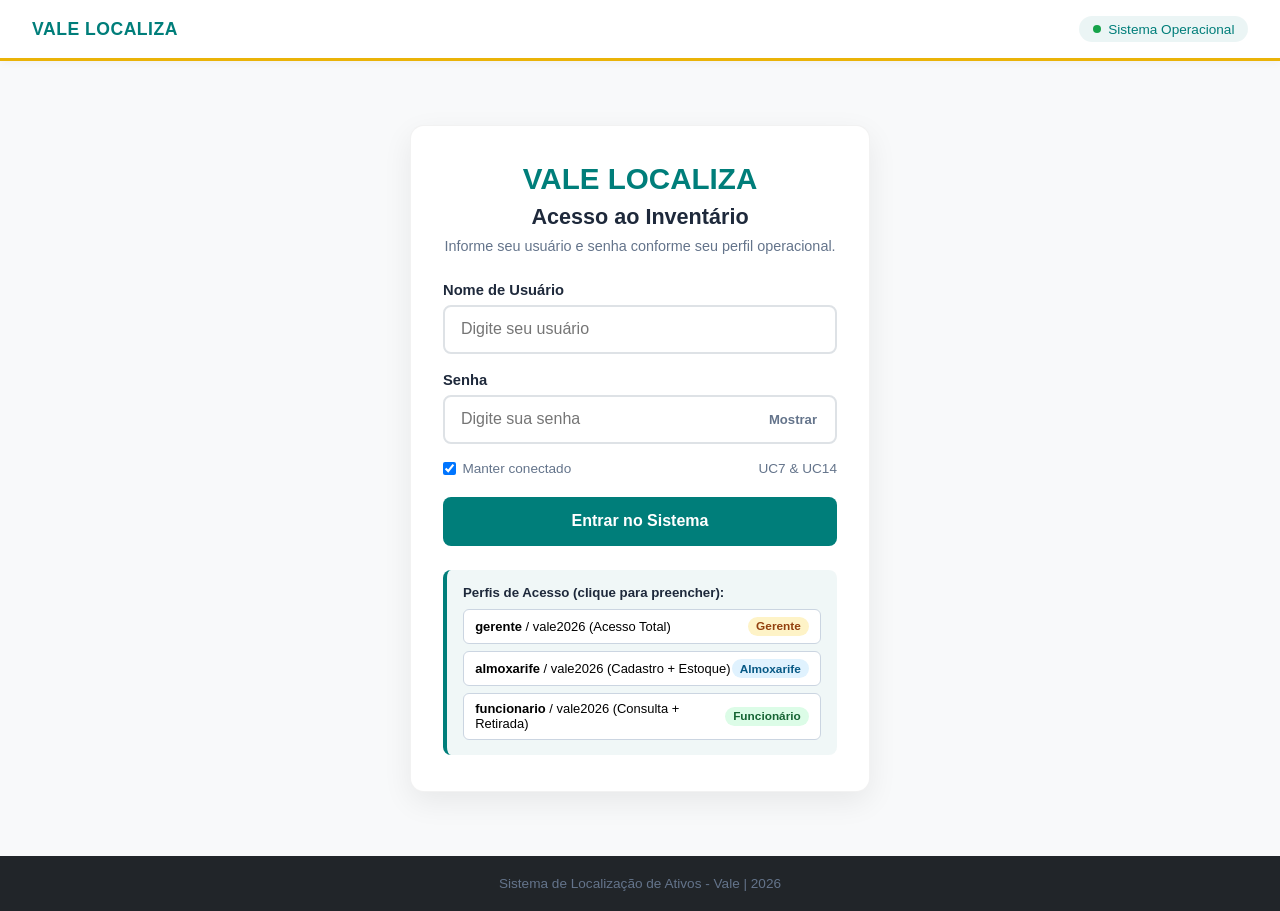
==== commit 510f3464: "Add files via upload" ====
--- a/ajuda.html
+++ b/ajuda.html
@@ -28,7 +28,7 @@
 
             <nav aria-label="Navegação Principal">
                 <ul>
-                    <li><a href="home.html">Início</a></li>
+                    <li><a href="index.html">Início</a></li>
                     <li><a href="pesquisar.html">Pesquisar</a></li>
                     <li><a href="cadastrar.html">Cadastrar</a></li>
                     <li><a href="leitura.html">Leitura de Código</a></li>
@@ -57,7 +57,7 @@
 
         <div class="content-flex-container" style="flex-direction: column; gap: 1.25rem;">
 
-            <!-- Tarefa 1: Tela Início (home.html) -->
+            <!-- Tarefa 1: Tela Início (index.html) -->
             <details class="table-container" style="padding: 1.25rem; cursor: pointer;">
                 <summary style="font-weight: 600; font-size: 1.1rem; color: var(--color-primary);">
                     Como consultar a localização rápida de um item na página Inicial?
